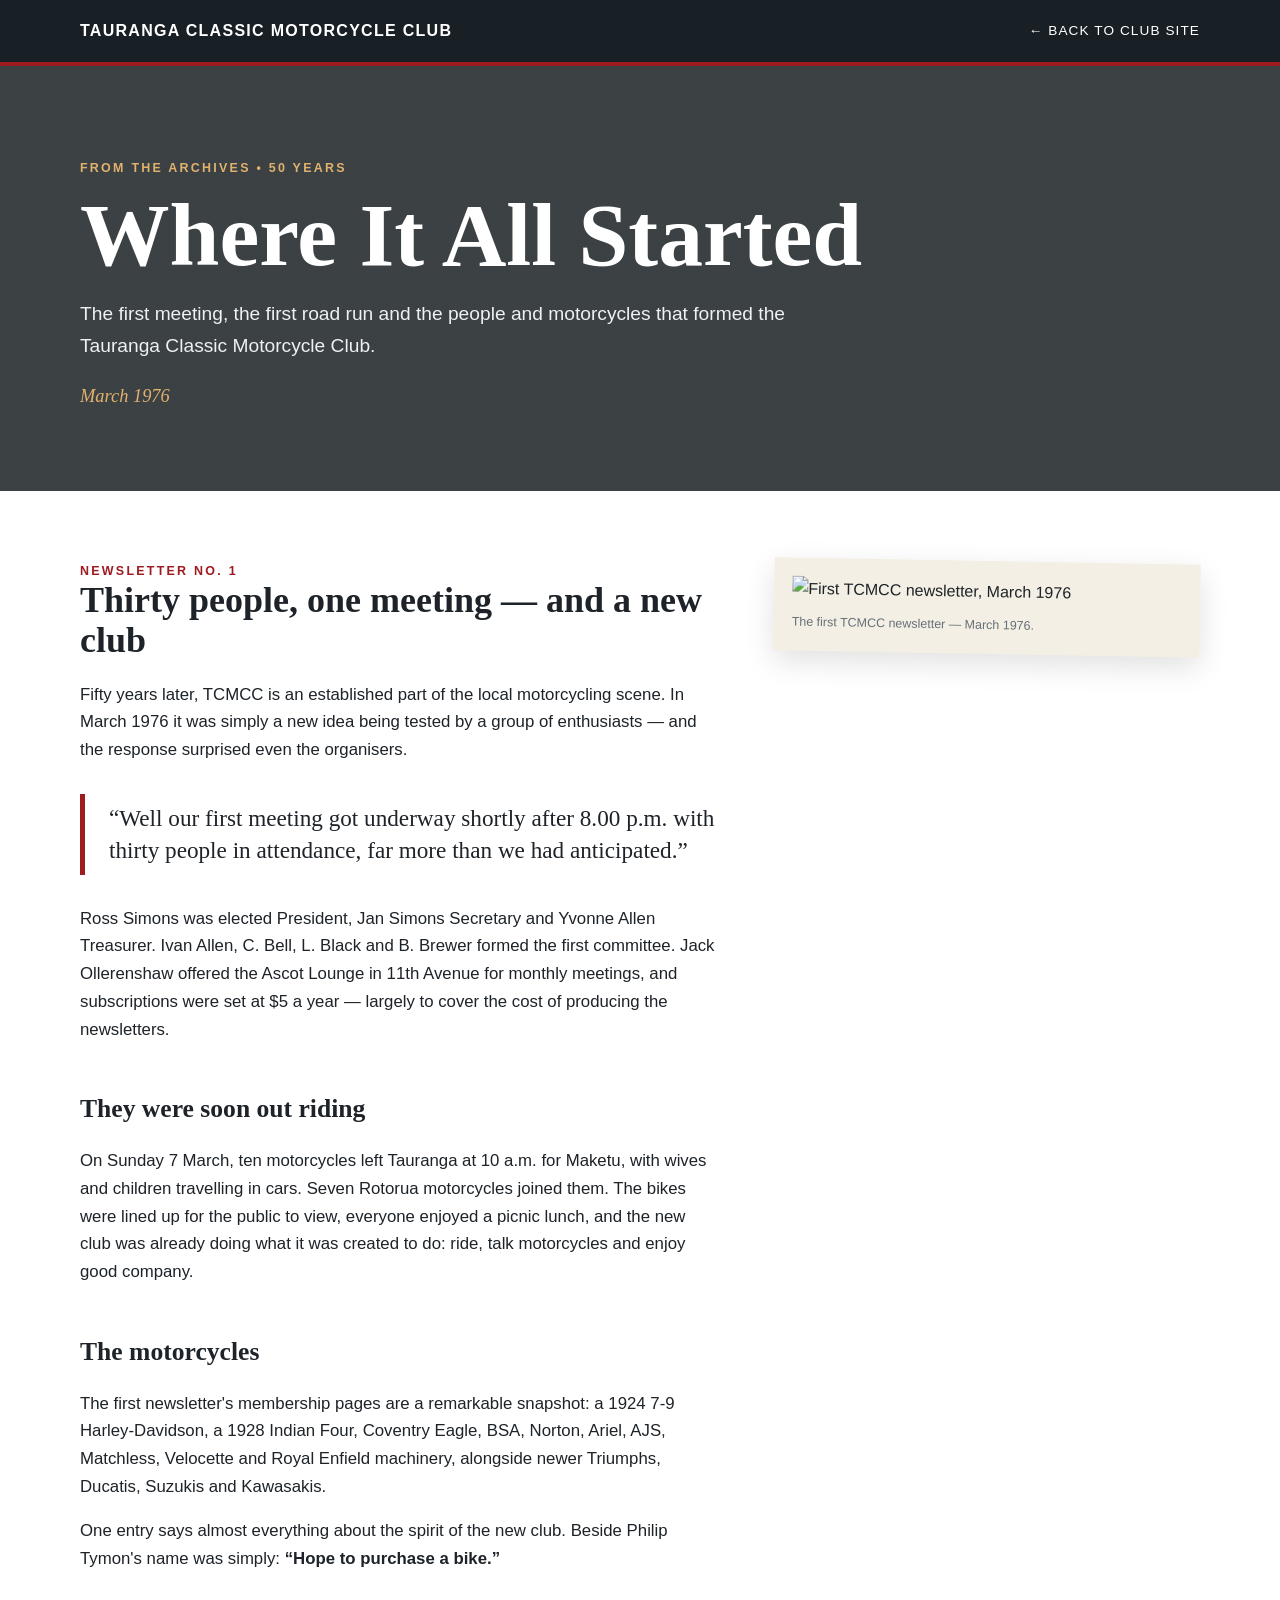
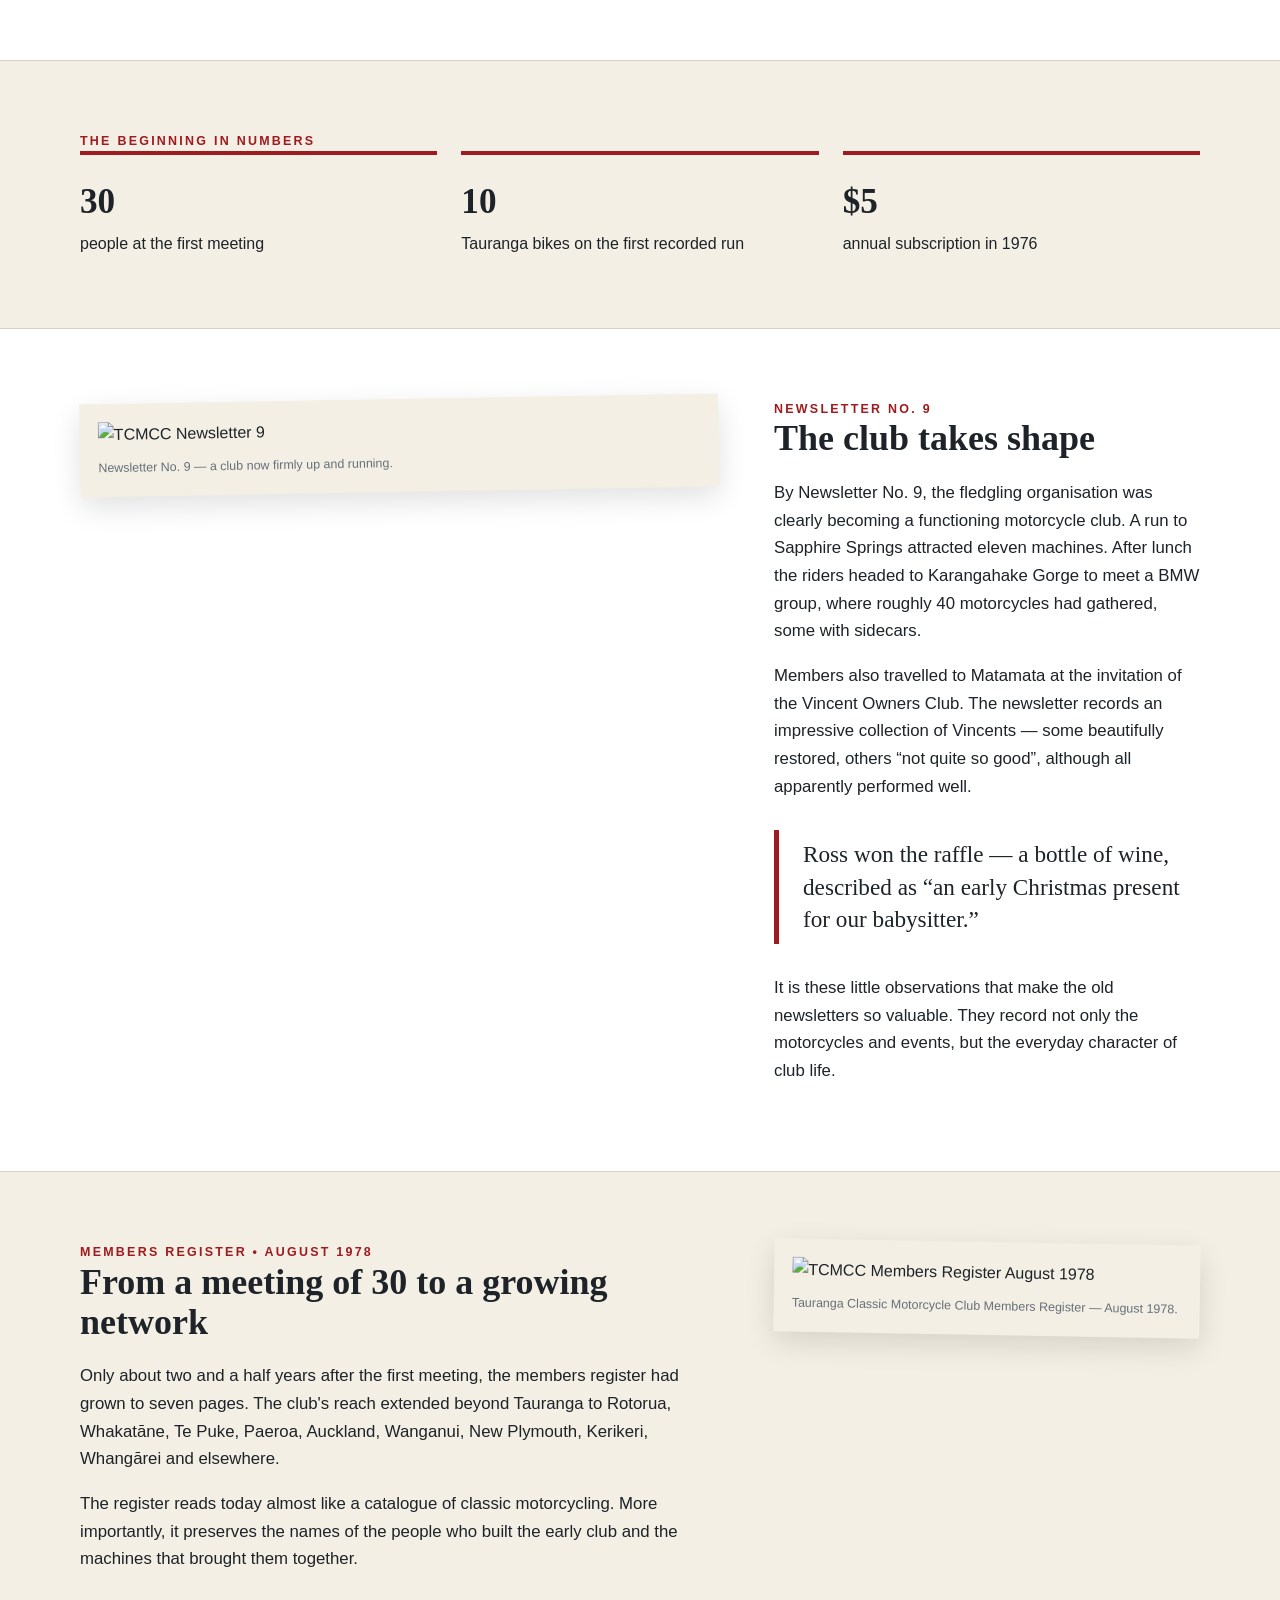
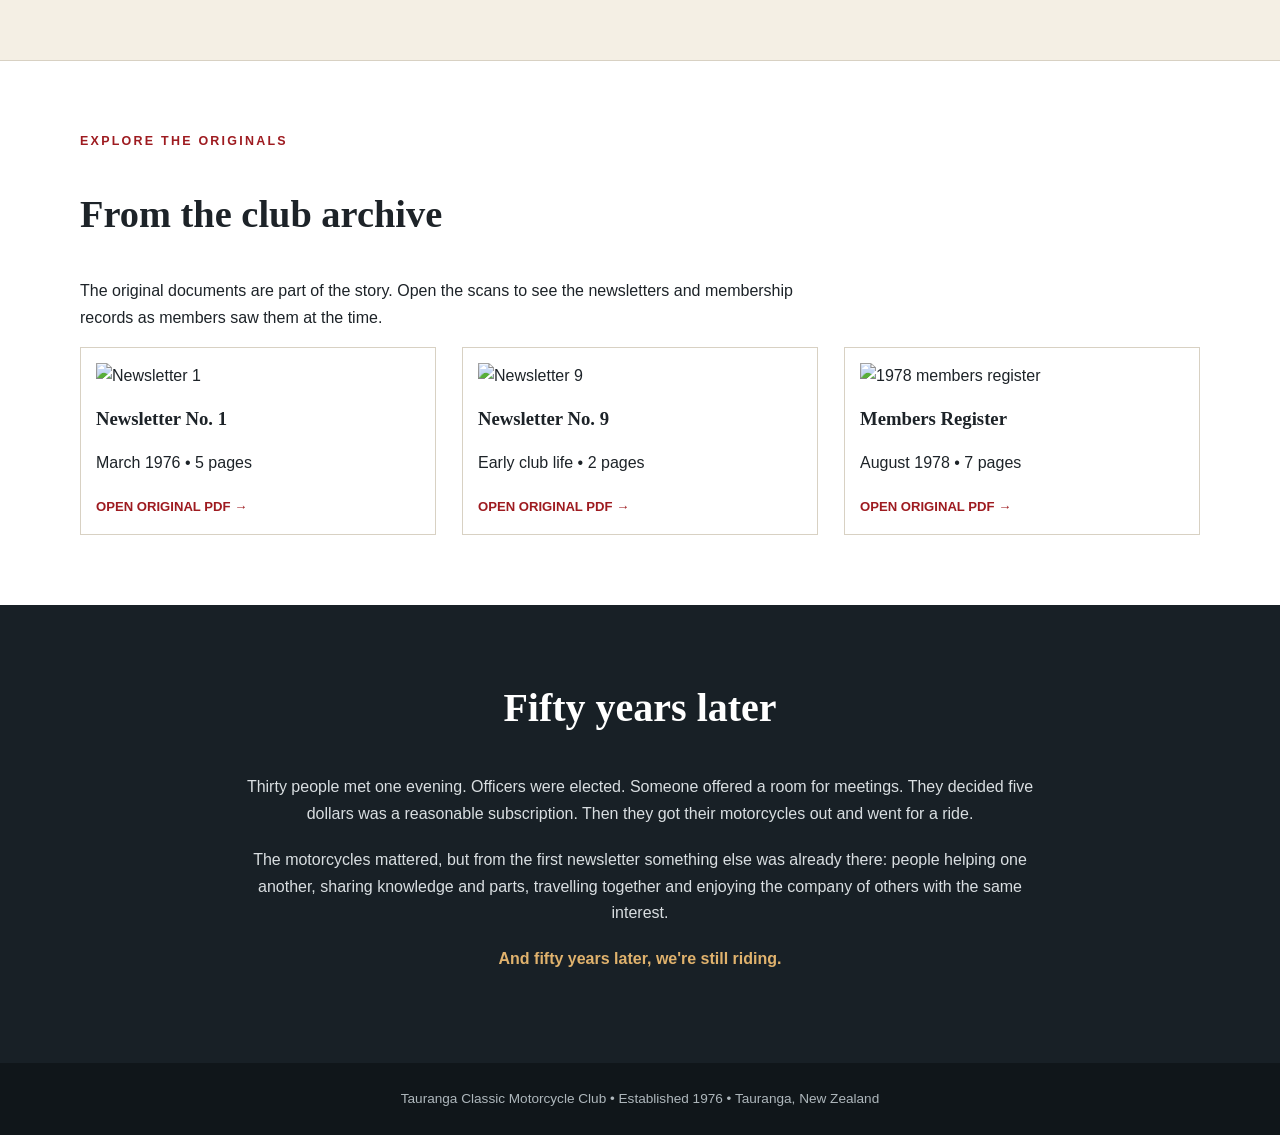
==== archive-1976.html @ d7b37b73 "Add 1976 archive and original documents" ====
<!doctype html><html lang="en"><head><meta charset="utf-8"><meta name="viewport" content="width=device-width,initial-scale=1"><title>1976 — Where It All Started | TCMCC Archives</title>
<style>
:root{--ink:#1d2328;--muted:#657078;--red:#9e1b20;--paper:#f4efe4;--dark:#182026;--line:#d8d1c3}*{box-sizing:border-box}body{margin:0;font-family:Arial,Helvetica,sans-serif;color:var(--ink);background:#fff;line-height:1.65}a{color:inherit}.wrap{width:min(1120px,92%);margin:auto}.top{background:var(--dark);color:white;padding:18px 0;border-bottom:4px solid var(--red)}.top .wrap{display:flex;justify-content:space-between;align-items:center;gap:20px}.brand{font-weight:800;letter-spacing:.08em}.back{font-size:.85rem;letter-spacing:.08em;text-decoration:none}.hero{background:linear-gradient(rgba(20,26,30,.83),rgba(20,26,30,.83)),url('assets/archive/newsletter1-page1.jpg') center 24%/cover;padding:92px 0 80px;color:#fff}.eyebrow{color:#e0b26d;text-transform:uppercase;letter-spacing:.18em;font-weight:700;font-size:.78rem}.hero h1{font-family:Georgia,serif;font-size:clamp(2.7rem,7vw,5.7rem);line-height:.98;margin:12px 0 18px;max-width:850px}.hero p{font-size:1.2rem;max-width:760px;color:#eef0f1}.date{font-family:Georgia,serif;font-style:italic;color:#e0b26d;font-size:1.15rem}.section{padding:70px 0}.intro{display:grid;grid-template-columns:1.2fr .8fr;gap:55px;align-items:start}.story h2{font-family:Georgia,serif;font-size:2.25rem;line-height:1.1;margin:0 0 20px}.story h3{font-family:Georgia,serif;font-size:1.6rem;margin:45px 0 12px}.story p{font-size:1.05rem}.quote{border-left:5px solid var(--red);padding:8px 0 8px 24px;margin:30px 0;font-family:Georgia,serif;font-size:1.45rem;line-height:1.4}.scan{background:var(--paper);padding:18px;box-shadow:0 10px 30px rgba(0,0,0,.12);transform:rotate(1deg)}.scan img{width:100%;display:block}.caption{font-size:.78rem;color:var(--muted);margin-top:10px}.band{background:var(--paper);border-top:1px solid var(--line);border-bottom:1px solid var(--line)}.milestones{display:grid;grid-template-columns:repeat(3,1fr);gap:24px}.milestone{border-top:4px solid var(--red);padding-top:18px}.milestone b{font-family:Georgia,serif;font-size:2.2rem;display:block}.docs{display:grid;grid-template-columns:repeat(3,1fr);gap:26px}.doc{background:#fff;border:1px solid var(--line);padding:15px;text-decoration:none;transition:.2s}.doc:hover{transform:translateY(-4px);box-shadow:0 12px 28px rgba(0,0,0,.1)}.doc img{width:100%;aspect-ratio:4/3;object-fit:cover;object-position:top}.doc h3{font-family:Georgia,serif;margin:14px 0 5px}.doc span{color:var(--red);font-weight:700;font-size:.82rem}.closing{background:var(--dark);color:white;text-align:center}.closing h2{font-family:Georgia,serif;font-size:2.5rem;margin-top:0}.closing p{max-width:800px;margin:0 auto 20px;color:#d9dee1}.closing strong{color:#e0b26d}footer{background:#10161a;color:#aeb7bc;padding:25px;text-align:center;font-size:.85rem}@media(max-width:760px){.intro,.milestones,.docs{grid-template-columns:1fr}.hero{padding:65px 0}.scan{transform:none}.top .brand{font-size:.8rem}}
</style></head><body>
<header class="top"><div class="wrap"><div class="brand">TAURANGA CLASSIC MOTORCYCLE CLUB</div><a class="back" href="index.html#archives">← BACK TO CLUB SITE</a></div></header>
<section class="hero"><div class="wrap"><div class="eyebrow">From the Archives • 50 Years</div><h1>Where It All Started</h1><p>The first meeting, the first road run and the people and motorcycles that formed the Tauranga Classic Motorcycle Club.</p><div class="date">March 1976</div></div></section>
<section class="section"><div class="wrap intro"><article class="story"><div class="eyebrow" style="color:var(--red)">Newsletter No. 1</div><h2>Thirty people, one meeting — and a new club</h2><p>Fifty years later, TCMCC is an established part of the local motorcycling scene. In March 1976 it was simply a new idea being tested by a group of enthusiasts — and the response surprised even the organisers.</p><div class="quote">“Well our first meeting got underway shortly after 8.00 p.m. with thirty people in attendance, far more than we had anticipated.”</div><p>Ross Simons was elected President, Jan Simons Secretary and Yvonne Allen Treasurer. Ivan Allen, C. Bell, L. Black and B. Brewer formed the first committee. Jack Ollerenshaw offered the Ascot Lounge in 11th Avenue for monthly meetings, and subscriptions were set at $5 a year — largely to cover the cost of producing the newsletters.</p><h3>They were soon out riding</h3><p>On Sunday 7 March, ten motorcycles left Tauranga at 10 a.m. for Maketu, with wives and children travelling in cars. Seven Rotorua motorcycles joined them. The bikes were lined up for the public to view, everyone enjoyed a picnic lunch, and the new club was already doing what it was created to do: ride, talk motorcycles and enjoy good company.</p><h3>The motorcycles</h3><p>The first newsletter's membership pages are a remarkable snapshot: a 1924 7-9 Harley-Davidson, a 1928 Indian Four, Coventry Eagle, BSA, Norton, Ariel, AJS, Matchless, Velocette and Royal Enfield machinery, alongside newer Triumphs, Ducatis, Suzukis and Kawasakis.</p><p>One entry says almost everything about the spirit of the new club. Beside Philip Tymon's name was simply: <strong>“Hope to purchase a bike.”</strong></p></article><aside><div class="scan"><img src="assets/archive/newsletter1-page1.jpg" alt="First TCMCC newsletter, March 1976"><div class="caption">The first TCMCC newsletter — March 1976.</div></div></aside></div></section>
<section class="section band"><div class="wrap"><div class="eyebrow" style="color:var(--red)">The beginning in numbers</div><div class="milestones"><div class="milestone"><b>30</b>people at the first meeting</div><div class="milestone"><b>10</b>Tauranga bikes on the first recorded run</div><div class="milestone"><b>$5</b>annual subscription in 1976</div></div></div></section>
<section class="section"><div class="wrap intro"><aside><div class="scan" style="transform:rotate(-1deg)"><img src="assets/archive/newsletter9-page1.jpg" alt="TCMCC Newsletter 9"><div class="caption">Newsletter No. 9 — a club now firmly up and running.</div></div></aside><article class="story"><div class="eyebrow" style="color:var(--red)">Newsletter No. 9</div><h2>The club takes shape</h2><p>By Newsletter No. 9, the fledgling organisation was clearly becoming a functioning motorcycle club. A run to Sapphire Springs attracted eleven machines. After lunch the riders headed to Karangahake Gorge to meet a BMW group, where roughly 40 motorcycles had gathered, some with sidecars.</p><p>Members also travelled to Matamata at the invitation of the Vincent Owners Club. The newsletter records an impressive collection of Vincents — some beautifully restored, others “not quite so good”, although all apparently performed well.</p><div class="quote">Ross won the raffle — a bottle of wine, described as “an early Christmas present for our babysitter.”</div><p>It is these little observations that make the old newsletters so valuable. They record not only the motorcycles and events, but the everyday character of club life.</p></article></div></section>
<section class="section band"><div class="wrap intro"><article class="story"><div class="eyebrow" style="color:var(--red)">Members Register • August 1978</div><h2>From a meeting of 30 to a growing network</h2><p>Only about two and a half years after the first meeting, the members register had grown to seven pages. The club's reach extended beyond Tauranga to Rotorua, Whakatāne, Te Puke, Paeroa, Auckland, Wanganui, New Plymouth, Kerikeri, Whangārei and elsewhere.</p><p>The register reads today almost like a catalogue of classic motorcycling. More importantly, it preserves the names of the people who built the early club and the machines that brought them together.</p></article><aside><div class="scan"><img src="assets/archive/members1978-page1.jpg" alt="TCMCC Members Register August 1978"><div class="caption">Tauranga Classic Motorcycle Club Members Register — August 1978.</div></div></aside></div></section>
<section class="section"><div class="wrap"><div class="eyebrow" style="color:var(--red)">Explore the originals</div><h2 style="font-family:Georgia,serif;font-size:2.4rem">From the club archive</h2><p style="max-width:760px">The original documents are part of the story. Open the scans to see the newsletters and membership records as members saw them at the time.</p><div class="docs"><a class="doc" href="1 March1976.pdf" target="_blank"><img src="assets/archive/newsletter1-page1.jpg" alt="Newsletter 1"><h3>Newsletter No. 1</h3><p>March 1976 • 5 pages</p><span>OPEN ORIGINAL PDF →</span></a><a class="doc" href="9 Newsletter.pdf" target="_blank"><img src="assets/archive/newsletter9-page1.jpg" alt="Newsletter 9"><h3>Newsletter No. 9</h3><p>Early club life • 2 pages</p><span>OPEN ORIGINAL PDF →</span></a><a class="doc" href="TCMCC Members List 1978.pdf" target="_blank"><img src="assets/archive/members1978-page1.jpg" alt="1978 members register"><h3>Members Register</h3><p>August 1978 • 7 pages</p><span>OPEN ORIGINAL PDF →</span></a></div></div></section>
<section class="section closing"><div class="wrap"><h2>Fifty years later</h2><p>Thirty people met one evening. Officers were elected. Someone offered a room for meetings. They decided five dollars was a reasonable subscription. Then they got their motorcycles out and went for a ride.</p><p>The motorcycles mattered, but from the first newsletter something else was already there: people helping one another, sharing knowledge and parts, travelling together and enjoying the company of others with the same interest.</p><p><strong>And fifty years later, we're still riding.</strong></p></div></section><footer>Tauranga Classic Motorcycle Club • Established 1976 • Tauranga, New Zealand</footer></body></html>
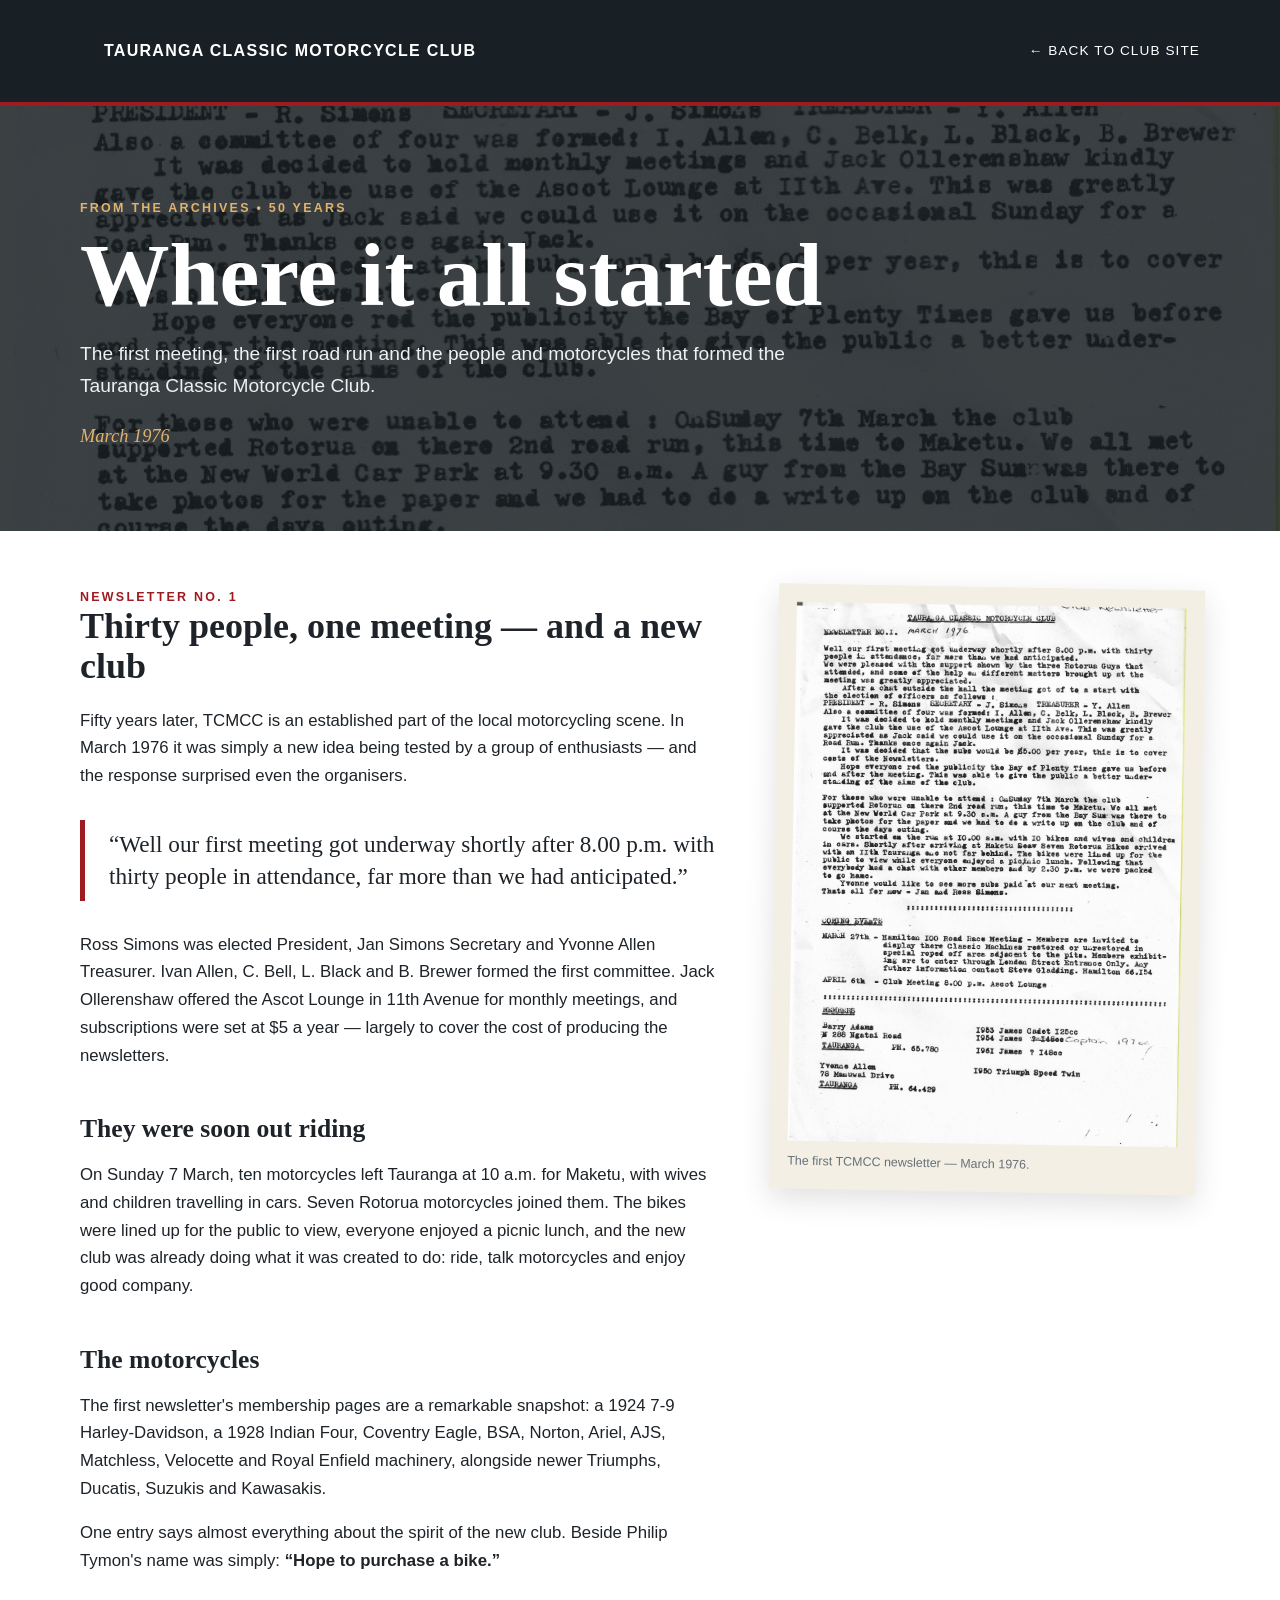
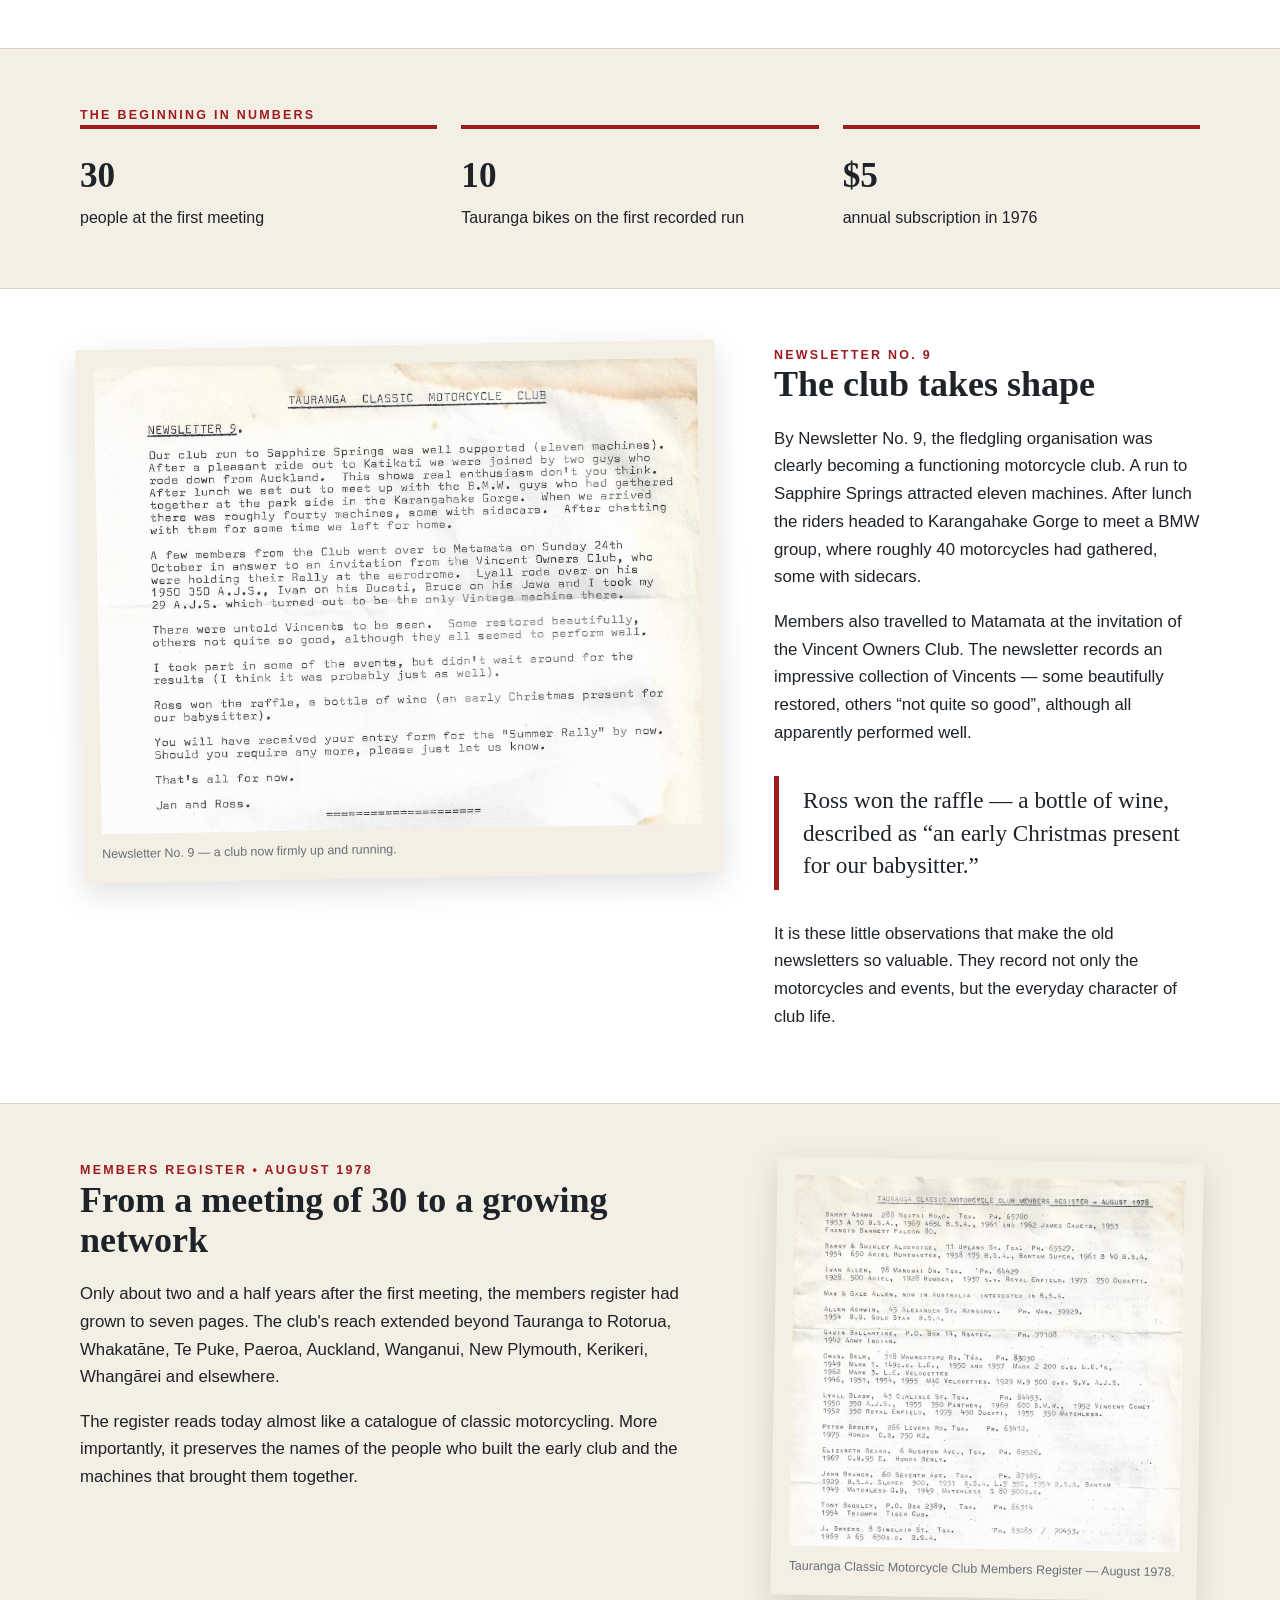
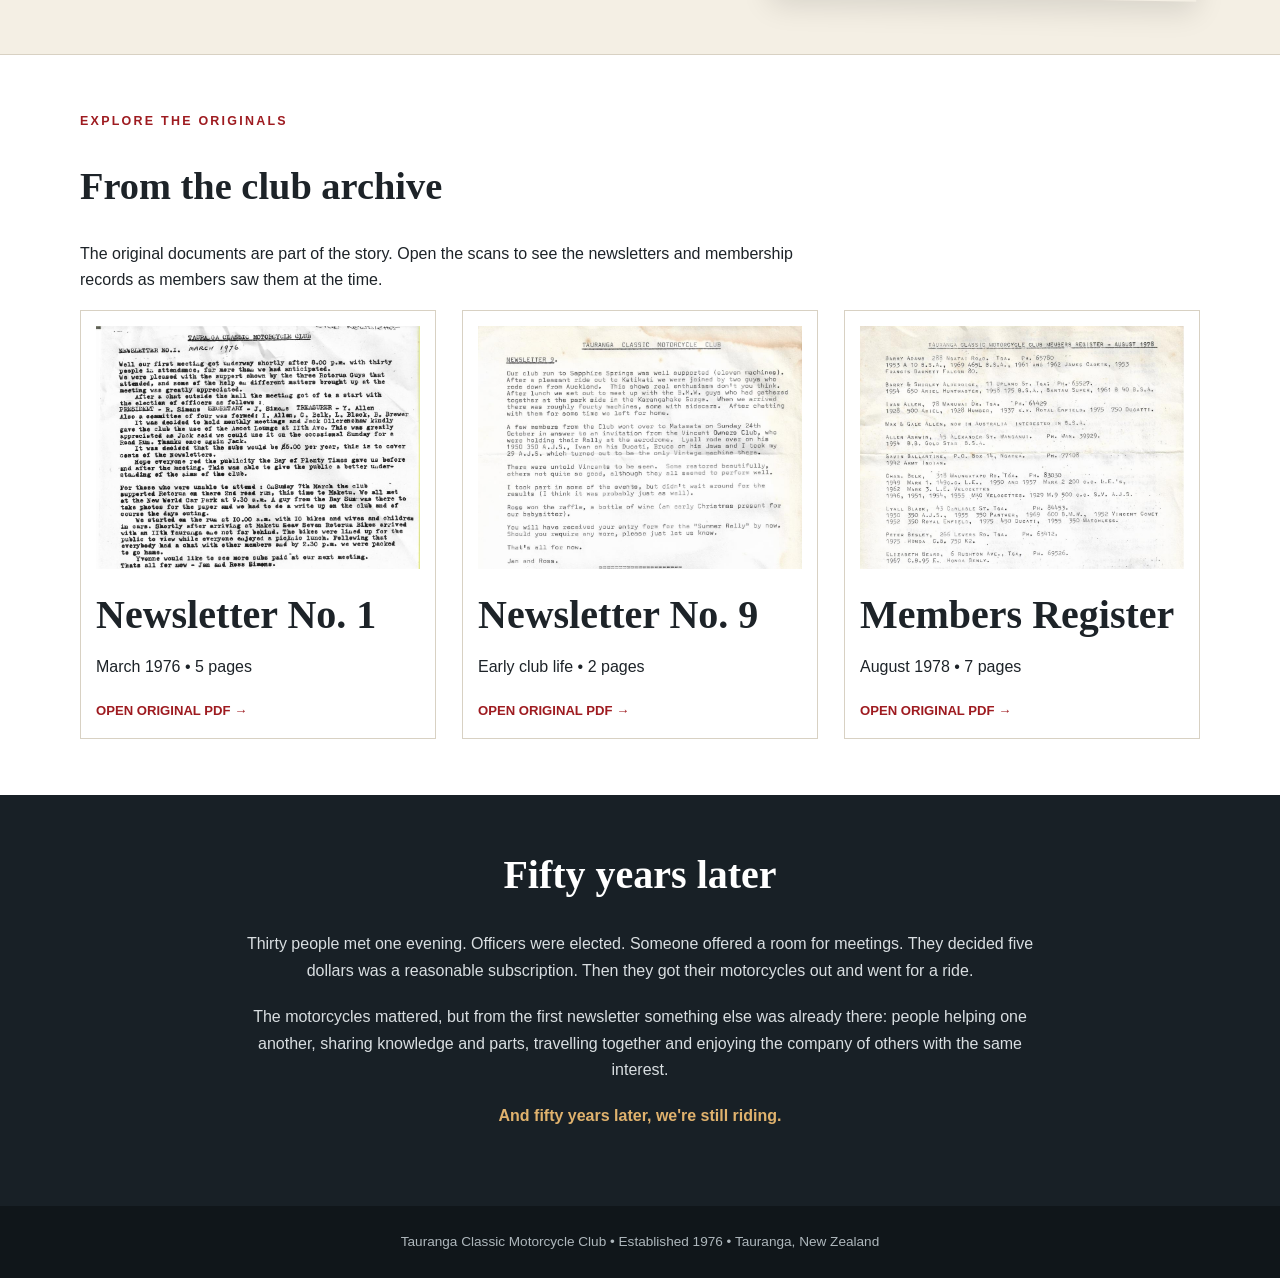
==== commit 654d73f6: "Following Codex review" ====
--- a/archive-1976.html
+++ b/archive-1976.html
@@ -1,12 +1,12 @@
 <!doctype html><html lang="en"><head><meta charset="utf-8"><meta name="viewport" content="width=device-width,initial-scale=1"><title>1976 — Where It All Started | TCMCC Archives</title>
 <style>
 :root{--ink:#1d2328;--muted:#657078;--red:#9e1b20;--paper:#f4efe4;--dark:#182026;--line:#d8d1c3}*{box-sizing:border-box}body{margin:0;font-family:Arial,Helvetica,sans-serif;color:var(--ink);background:#fff;line-height:1.65}a{color:inherit}.wrap{width:min(1120px,92%);margin:auto}.top{background:var(--dark);color:white;padding:18px 0;border-bottom:4px solid var(--red)}.top .wrap{display:flex;justify-content:space-between;align-items:center;gap:20px}.brand{font-weight:800;letter-spacing:.08em}.back{font-size:.85rem;letter-spacing:.08em;text-decoration:none}.hero{background:linear-gradient(rgba(20,26,30,.83),rgba(20,26,30,.83)),url('assets/archive/newsletter1-page1.jpg') center 24%/cover;padding:92px 0 80px;color:#fff}.eyebrow{color:#e0b26d;text-transform:uppercase;letter-spacing:.18em;font-weight:700;font-size:.78rem}.hero h1{font-family:Georgia,serif;font-size:clamp(2.7rem,7vw,5.7rem);line-height:.98;margin:12px 0 18px;max-width:850px}.hero p{font-size:1.2rem;max-width:760px;color:#eef0f1}.date{font-family:Georgia,serif;font-style:italic;color:#e0b26d;font-size:1.15rem}.section{padding:70px 0}.intro{display:grid;grid-template-columns:1.2fr .8fr;gap:55px;align-items:start}.story h2{font-family:Georgia,serif;font-size:2.25rem;line-height:1.1;margin:0 0 20px}.story h3{font-family:Georgia,serif;font-size:1.6rem;margin:45px 0 12px}.story p{font-size:1.05rem}.quote{border-left:5px solid var(--red);padding:8px 0 8px 24px;margin:30px 0;font-family:Georgia,serif;font-size:1.45rem;line-height:1.4}.scan{background:var(--paper);padding:18px;box-shadow:0 10px 30px rgba(0,0,0,.12);transform:rotate(1deg)}.scan img{width:100%;display:block}.caption{font-size:.78rem;color:var(--muted);margin-top:10px}.band{background:var(--paper);border-top:1px solid var(--line);border-bottom:1px solid var(--line)}.milestones{display:grid;grid-template-columns:repeat(3,1fr);gap:24px}.milestone{border-top:4px solid var(--red);padding-top:18px}.milestone b{font-family:Georgia,serif;font-size:2.2rem;display:block}.docs{display:grid;grid-template-columns:repeat(3,1fr);gap:26px}.doc{background:#fff;border:1px solid var(--line);padding:15px;text-decoration:none;transition:.2s}.doc:hover{transform:translateY(-4px);box-shadow:0 12px 28px rgba(0,0,0,.1)}.doc img{width:100%;aspect-ratio:4/3;object-fit:cover;object-position:top}.doc h3{font-family:Georgia,serif;margin:14px 0 5px}.doc span{color:var(--red);font-weight:700;font-size:.82rem}.closing{background:var(--dark);color:white;text-align:center}.closing h2{font-family:Georgia,serif;font-size:2.5rem;margin-top:0}.closing p{max-width:800px;margin:0 auto 20px;color:#d9dee1}.closing strong{color:#e0b26d}footer{background:#10161a;color:#aeb7bc;padding:25px;text-align:center;font-size:.85rem}@media(max-width:760px){.intro,.milestones,.docs{grid-template-columns:1fr}.hero{padding:65px 0}.scan{transform:none}.top .brand{font-size:.8rem}}
-</style></head><body>
-<header class="top"><div class="wrap"><div class="brand">TAURANGA CLASSIC MOTORCYCLE CLUB</div><a class="back" href="index.html#archives">← BACK TO CLUB SITE</a></div></header>
-<section class="hero"><div class="wrap"><div class="eyebrow">From the Archives • 50 Years</div><h1>Where It All Started</h1><p>The first meeting, the first road run and the people and motorcycles that formed the Tauranga Classic Motorcycle Club.</p><div class="date">March 1976</div></div></section>
+</style><link rel="icon" href="favicon.svg"><link rel="stylesheet" href="review.css"></head><body>
+<header class="top"><div class="wrap"><div class="brand">TAURANGA CLASSIC MOTORCYCLE CLUB</div><a class="back" href="index.html#from-the-archives">← BACK TO CLUB SITE</a></div></header>
+<section class="hero"><div class="wrap"><div class="eyebrow">From the Archives • 50 Years</div><h1 id="beginning">Where it all started</h1><p>The first meeting, the first road run and the people and motorcycles that formed the Tauranga Classic Motorcycle Club.</p><div class="date">March 1976</div></div></section>
 <section class="section"><div class="wrap intro"><article class="story"><div class="eyebrow" style="color:var(--red)">Newsletter No. 1</div><h2>Thirty people, one meeting — and a new club</h2><p>Fifty years later, TCMCC is an established part of the local motorcycling scene. In March 1976 it was simply a new idea being tested by a group of enthusiasts — and the response surprised even the organisers.</p><div class="quote">“Well our first meeting got underway shortly after 8.00 p.m. with thirty people in attendance, far more than we had anticipated.”</div><p>Ross Simons was elected President, Jan Simons Secretary and Yvonne Allen Treasurer. Ivan Allen, C. Bell, L. Black and B. Brewer formed the first committee. Jack Ollerenshaw offered the Ascot Lounge in 11th Avenue for monthly meetings, and subscriptions were set at $5 a year — largely to cover the cost of producing the newsletters.</p><h3>They were soon out riding</h3><p>On Sunday 7 March, ten motorcycles left Tauranga at 10 a.m. for Maketu, with wives and children travelling in cars. Seven Rotorua motorcycles joined them. The bikes were lined up for the public to view, everyone enjoyed a picnic lunch, and the new club was already doing what it was created to do: ride, talk motorcycles and enjoy good company.</p><h3>The motorcycles</h3><p>The first newsletter's membership pages are a remarkable snapshot: a 1924 7-9 Harley-Davidson, a 1928 Indian Four, Coventry Eagle, BSA, Norton, Ariel, AJS, Matchless, Velocette and Royal Enfield machinery, alongside newer Triumphs, Ducatis, Suzukis and Kawasakis.</p><p>One entry says almost everything about the spirit of the new club. Beside Philip Tymon's name was simply: <strong>“Hope to purchase a bike.”</strong></p></article><aside><div class="scan"><img src="assets/archive/newsletter1-page1.jpg" alt="First TCMCC newsletter, March 1976"><div class="caption">The first TCMCC newsletter — March 1976.</div></div></aside></div></section>
 <section class="section band"><div class="wrap"><div class="eyebrow" style="color:var(--red)">The beginning in numbers</div><div class="milestones"><div class="milestone"><b>30</b>people at the first meeting</div><div class="milestone"><b>10</b>Tauranga bikes on the first recorded run</div><div class="milestone"><b>$5</b>annual subscription in 1976</div></div></div></section>
 <section class="section"><div class="wrap intro"><aside><div class="scan" style="transform:rotate(-1deg)"><img src="assets/archive/newsletter9-page1.jpg" alt="TCMCC Newsletter 9"><div class="caption">Newsletter No. 9 — a club now firmly up and running.</div></div></aside><article class="story"><div class="eyebrow" style="color:var(--red)">Newsletter No. 9</div><h2>The club takes shape</h2><p>By Newsletter No. 9, the fledgling organisation was clearly becoming a functioning motorcycle club. A run to Sapphire Springs attracted eleven machines. After lunch the riders headed to Karangahake Gorge to meet a BMW group, where roughly 40 motorcycles had gathered, some with sidecars.</p><p>Members also travelled to Matamata at the invitation of the Vincent Owners Club. The newsletter records an impressive collection of Vincents — some beautifully restored, others “not quite so good”, although all apparently performed well.</p><div class="quote">Ross won the raffle — a bottle of wine, described as “an early Christmas present for our babysitter.”</div><p>It is these little observations that make the old newsletters so valuable. They record not only the motorcycles and events, but the everyday character of club life.</p></article></div></section>
 <section class="section band"><div class="wrap intro"><article class="story"><div class="eyebrow" style="color:var(--red)">Members Register • August 1978</div><h2>From a meeting of 30 to a growing network</h2><p>Only about two and a half years after the first meeting, the members register had grown to seven pages. The club's reach extended beyond Tauranga to Rotorua, Whakatāne, Te Puke, Paeroa, Auckland, Wanganui, New Plymouth, Kerikeri, Whangārei and elsewhere.</p><p>The register reads today almost like a catalogue of classic motorcycling. More importantly, it preserves the names of the people who built the early club and the machines that brought them together.</p></article><aside><div class="scan"><img src="assets/archive/members1978-page1.jpg" alt="TCMCC Members Register August 1978"><div class="caption">Tauranga Classic Motorcycle Club Members Register — August 1978.</div></div></aside></div></section>
-<section class="section"><div class="wrap"><div class="eyebrow" style="color:var(--red)">Explore the originals</div><h2 style="font-family:Georgia,serif;font-size:2.4rem">From the club archive</h2><p style="max-width:760px">The original documents are part of the story. Open the scans to see the newsletters and membership records as members saw them at the time.</p><div class="docs"><a class="doc" href="1 March1976.pdf" target="_blank"><img src="assets/archive/newsletter1-page1.jpg" alt="Newsletter 1"><h3>Newsletter No. 1</h3><p>March 1976 • 5 pages</p><span>OPEN ORIGINAL PDF →</span></a><a class="doc" href="9 Newsletter.pdf" target="_blank"><img src="assets/archive/newsletter9-page1.jpg" alt="Newsletter 9"><h3>Newsletter No. 9</h3><p>Early club life • 2 pages</p><span>OPEN ORIGINAL PDF →</span></a><a class="doc" href="TCMCC Members List 1978.pdf" target="_blank"><img src="assets/archive/members1978-page1.jpg" alt="1978 members register"><h3>Members Register</h3><p>August 1978 • 7 pages</p><span>OPEN ORIGINAL PDF →</span></a></div></div></section>
+<section class="section"><div class="wrap"><div class="eyebrow" style="color:var(--red)">Explore the originals</div><h2 id="documents" style="font-family:Georgia,serif;font-size:2.4rem">From the club archive</h2><p style="max-width:760px">The original documents are part of the story. Open the scans to see the newsletters and membership records as members saw them at the time.</p><div class="docs"><a class="doc" href="1 March1976.pdf" target="_blank"><img src="assets/archive/newsletter1-page1.jpg" alt="Newsletter 1"><h3>Newsletter No. 1</h3><p>March 1976 • 5 pages</p><span>OPEN ORIGINAL PDF →</span></a><a class="doc" href="9 Newsletter.pdf" target="_blank"><img src="assets/archive/newsletter9-page1.jpg" alt="Newsletter 9"><h3>Newsletter No. 9</h3><p>Early club life • 2 pages</p><span>OPEN ORIGINAL PDF →</span></a><a class="doc" href="TCMCC Members List 1978.pdf" target="_blank"><img src="assets/archive/members1978-page1.jpg" alt="1978 members register"><h3>Members Register</h3><p>August 1978 • 7 pages</p><span>OPEN ORIGINAL PDF →</span></a></div></div></section>
 <section class="section closing"><div class="wrap"><h2>Fifty years later</h2><p>Thirty people met one evening. Officers were elected. Someone offered a room for meetings. They decided five dollars was a reasonable subscription. Then they got their motorcycles out and went for a ride.</p><p>The motorcycles mattered, but from the first newsletter something else was already there: people helping one another, sharing knowledge and parts, travelling together and enjoying the company of others with the same interest.</p><p><strong>And fifty years later, we're still riding.</strong></p></div></section><footer>Tauranga Classic Motorcycle Club • Established 1976 • Tauranga, New Zealand</footer></body></html>
--- a/review.css
+++ b/review.css
@@ -0,0 +1,10 @@
+
+:root{--action:#145a94;--action-hover:#104778}
+html{scroll-padding-top:90px} body{overflow-wrap:break-word} .brand{padding:20px 24px;gap:20px}.brand img{width:96px;height:96px;object-fit:contain;clip-path:circle(48%);background:transparent;border:0;border-radius:0;flex-shrink:0}.brand h1{font-size:clamp(1.45rem,3vw,2.35rem);line-height:1.13;letter-spacing:0}.brand .sub{font-size:.86rem;letter-spacing:0;color:#e2c56e}
+.hero{min-height:420px}.hero h2{font-size:clamp(2.15rem,4.6vw,3.8rem);line-height:1.08;text-transform:none}.hero .content{padding:64px 24px}.section{padding:56px 0}h2,h3{line-height:1.18}h3{font-size:clamp(1.8rem,3.2vw,2.5rem)}
+.navbar{gap:28px;justify-content:center;overflow:visible}.navbar a{font-size:.95rem}.navbar a:hover{color:var(--action)}
+.button,.card a.button{background:var(--action);color:#fff;border:1px solid var(--action);font-weight:700;text-transform:none;letter-spacing:0;min-height:48px;line-height:1.3}.button:hover{background:var(--action-hover);color:#fff}.button.secondary{background:#fff;color:#16466f;border-color:#aebdc9}.button.secondary:hover{background:#edf4fa;color:#132b42}
+.kicker,.card .mini,.calendar-date,.calendar-tag,.who-value strong{text-transform:none;letter-spacing:.02em}.kicker,.card .mini{color:#795b16}.band .kicker{color:#e2c56e}.topics{background:#fff;border-bottom:1px solid var(--line);padding:32px 0}.topics h2{font-size:1.65rem;color:var(--navy);margin:6px 0 22px}.topic-links{display:grid;grid-template-columns:repeat(3,minmax(0,1fr));gap:12px}.topic-links a{border:1px solid #d5dde4;border-radius:8px;padding:15px 18px;text-decoration:none;color:var(--navy);font-weight:700}.topic-links a:hover{background:#edf4fa;border-color:var(--action)}.topic-links span{display:block;font-weight:400;font-size:.9rem;margin-top:4px;color:#526170}.membership-options{display:grid;gap:12px}.form-note{font-size:.9rem;color:#596674}.form-note a{text-decoration:underline}.skip-link{position:absolute;top:-100px;left:16px;padding:12px;background:white;color:#132b42;z-index:100}.skip-link:focus{top:8px}a:focus-visible,button:focus-visible,input:focus-visible,textarea:focus-visible,select:focus-visible{outline:3px solid #287dbe;outline-offset:4px}.band a:focus-visible{outline-color:#fff}
+@media(max-width:760px){.brand{padding:16px 18px}.topic-links{grid-template-columns:1fr 1fr}.topics{padding:28px 0}.topic-links a{padding:13px}.brand h1{font-size:1.35rem}.brand .sub{font-size:.7rem}.columns>*{min-width:0}.navbar{gap:0}footer a{overflow-wrap:anywhere}}
+@media(max-width:400px){.topic-links{grid-template-columns:1fr}.brand{gap:12px}}
+@media(prefers-reduced-motion:reduce){html{scroll-behavior:auto}}
